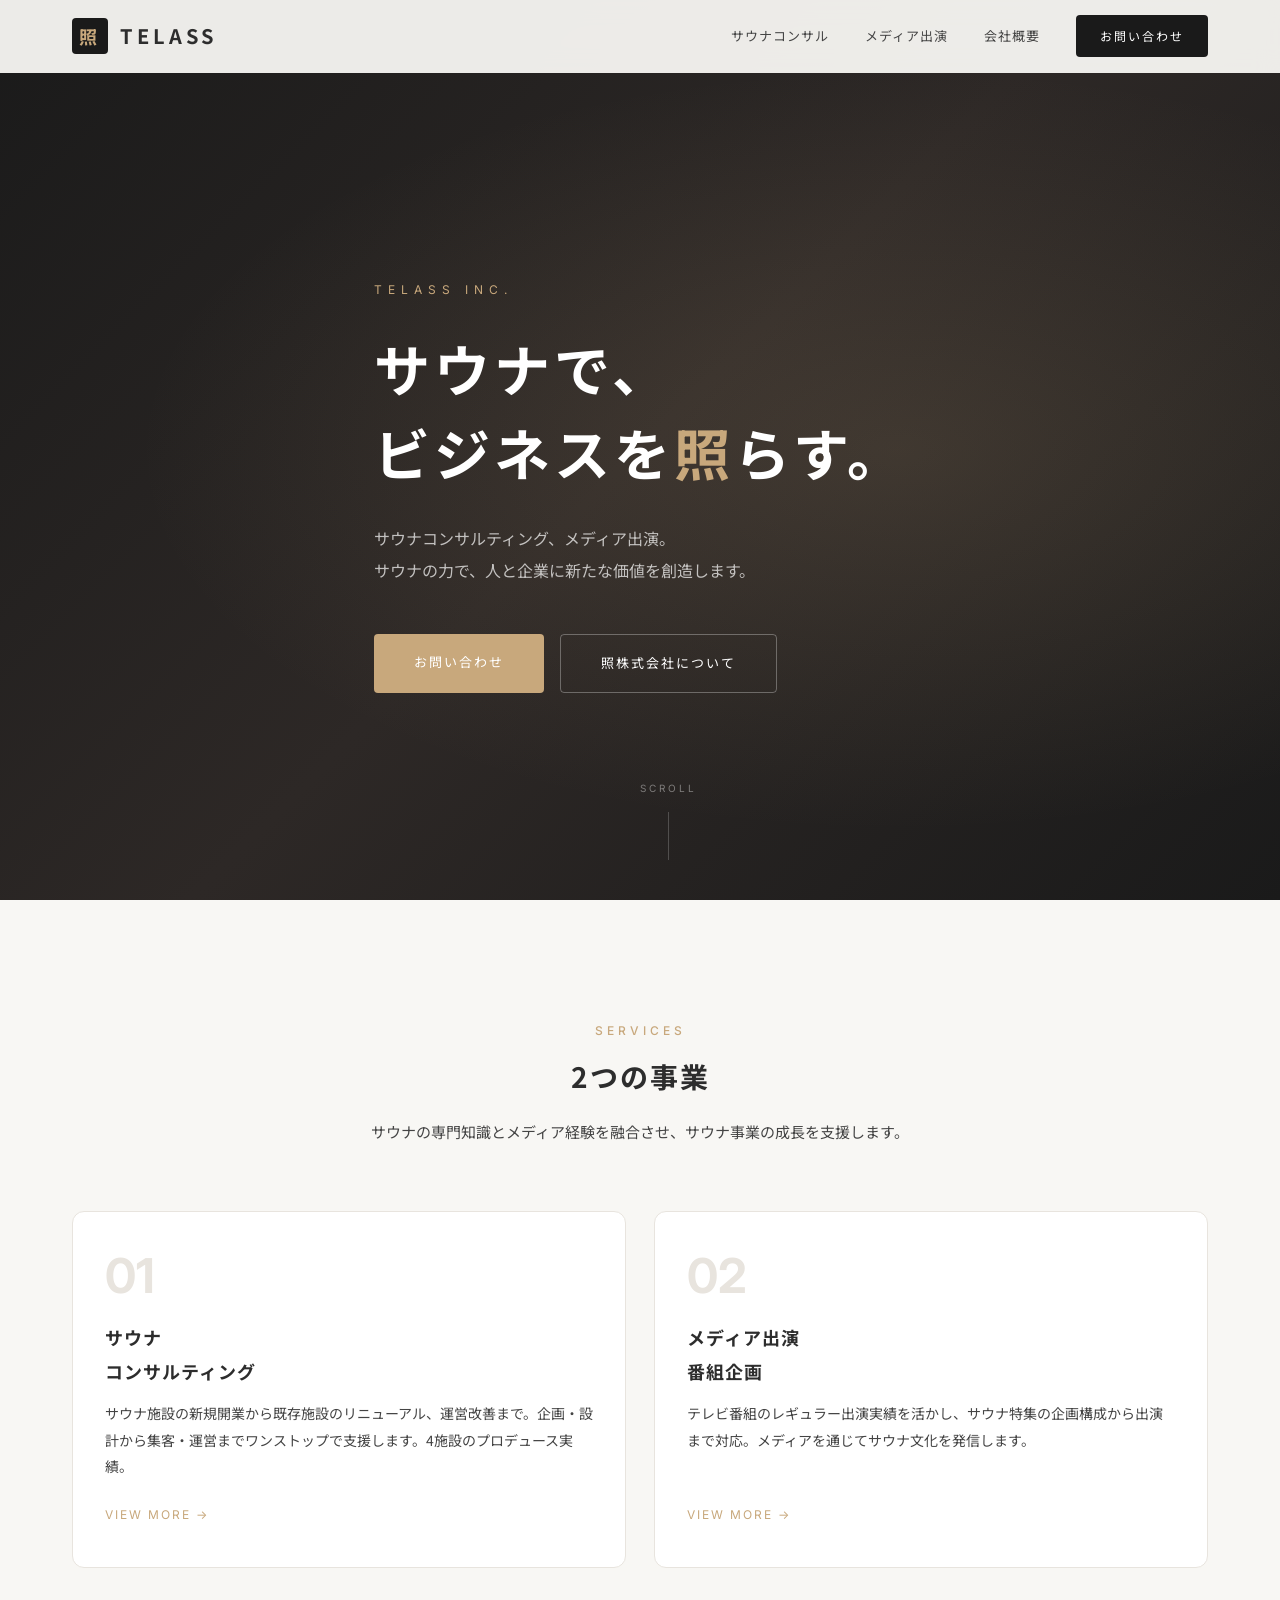
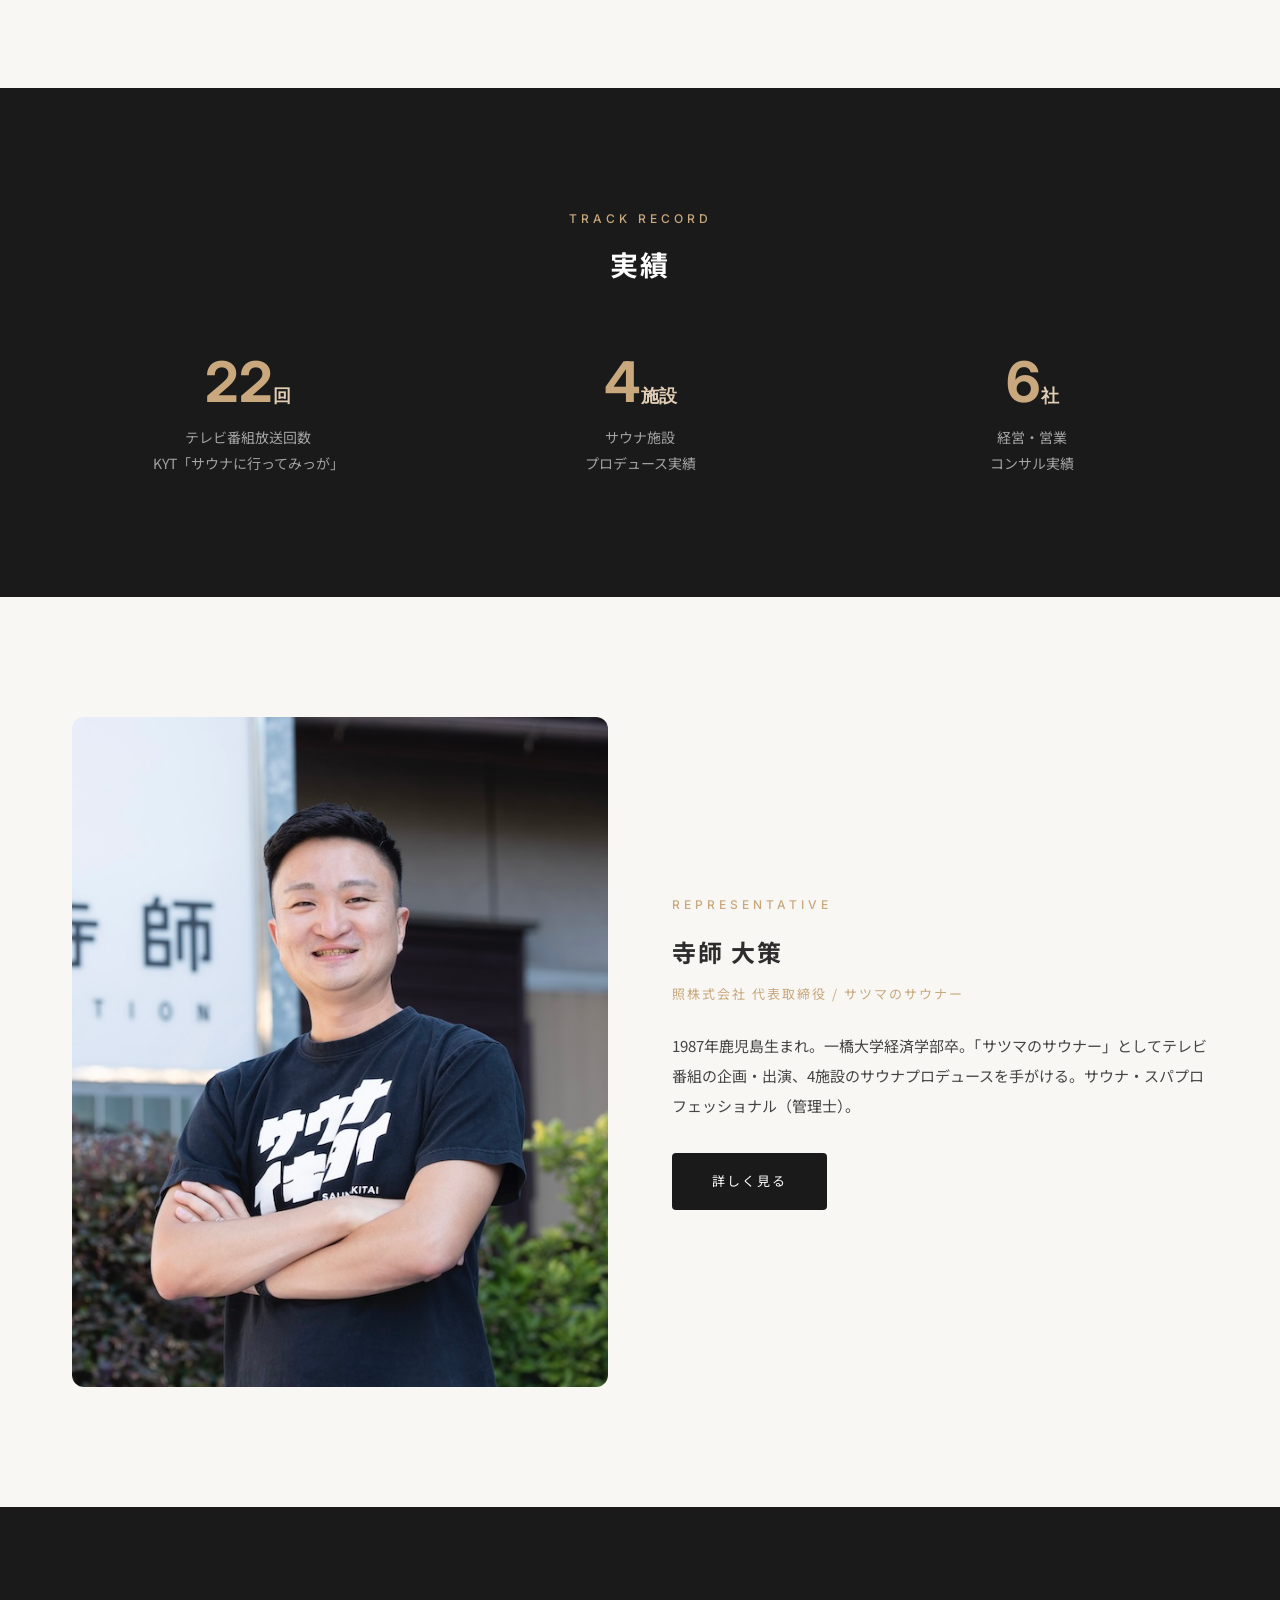
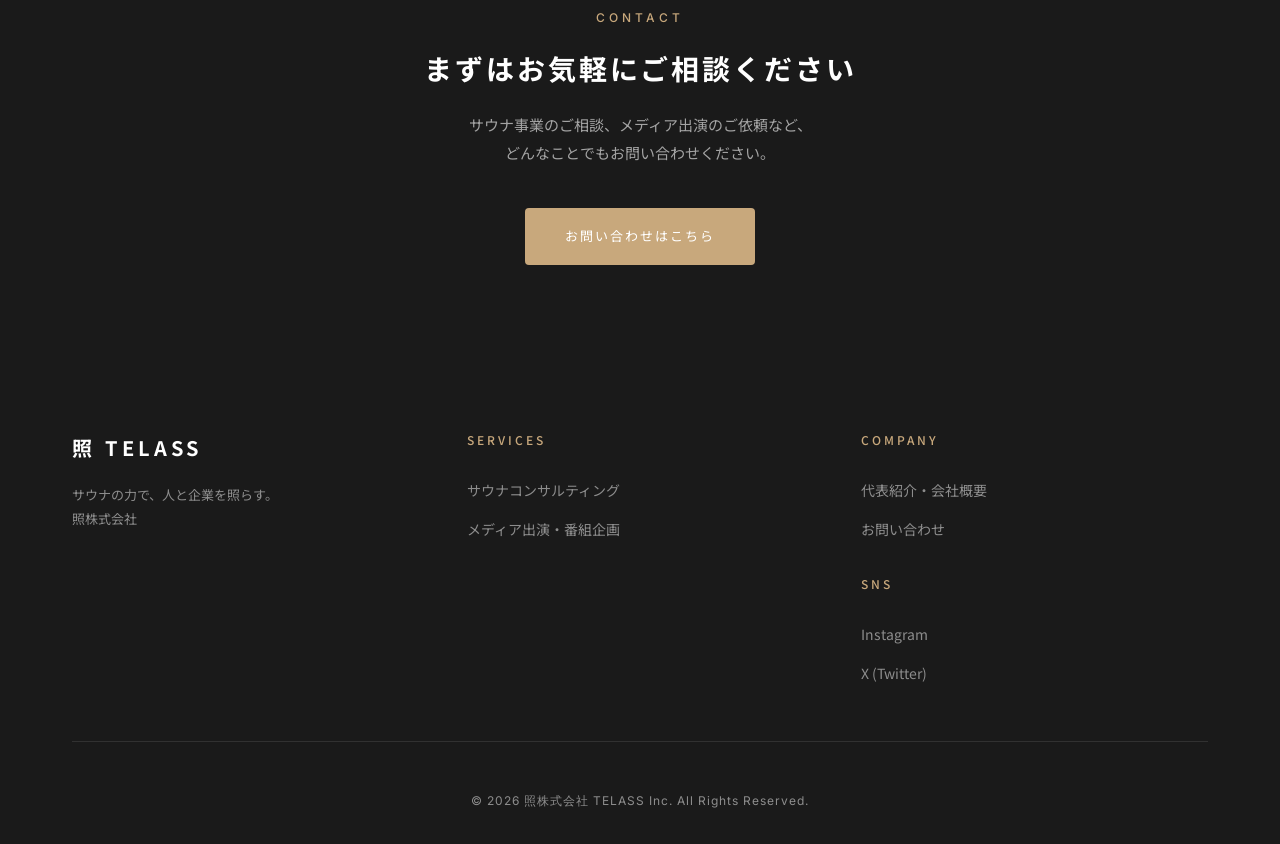
==== index.html @ c7bd0c4b "Add files via upload" ====
<!DOCTYPE html>
<html lang="ja">
<head>
  <meta charset="UTF-8">
  <meta name="viewport" content="width=device-width, initial-scale=1.0">
  <title>照株式会社 | サウナコンサル・メディア出演</title>
  <meta name="description" content="照株式会社は、サウナコンサルティング、サウナ番組の企画・出演を行う企業です。サウナの力で、人と企業を照らします。">
  <link rel="preconnect" href="https://fonts.googleapis.com">
  <link rel="preconnect" href="https://fonts.gstatic.com" crossorigin>
  <link href="https://fonts.googleapis.com/css2?family=Inter:wght@300;400;500;700&family=Noto+Sans+JP:wght@300;400;500;700&display=swap" rel="stylesheet">
  <link rel="stylesheet" href="css/style.css">
</head>
<body>

  <!-- Header -->
  <header class="header" id="header">
    <div class="container header-inner">
      <a href="index.html" class="logo">
        <div class="logo-mark">照</div>
        TELASS
      </a>
      <nav class="nav">
        <a href="sauna-consulting.html">サウナコンサル</a>
        <a href="media.html">メディア出演</a>
        <a href="about.html">会社概要</a>
        <a href="contact.html" class="nav-cta">お問い合わせ</a>
      </nav>
      <button class="hamburger" id="hamburger" aria-label="メニュー">
        <span></span><span></span><span></span>
      </button>
    </div>
  </header>

  <!-- Mobile Nav -->
  <nav class="mobile-nav" id="mobileNav">
    <a href="sauna-consulting.html">サウナコンサルティング</a>
    <a href="media.html">メディア出演・番組企画</a>
    <a href="about.html">代表紹介・会社概要</a>
    <a href="contact.html">お問い合わせ</a>
  </nav>

  <!-- Hero -->
  <section class="hero">
    <div class="hero-bg"></div>
    <div class="container hero-content">
      <div class="hero-label">TELASS Inc.</div>
      <h1>サウナで、<br>ビジネスを<span>照</span>らす。</h1>
      <p class="hero-desc">サウナコンサルティング、メディア出演。<br>サウナの力で、人と企業に新たな価値を創造します。</p>
      <div class="hero-actions">
        <a href="contact.html" class="btn btn-primary">お問い合わせ</a>
        <a href="about.html" class="btn btn-outline">照株式会社について</a>
      </div>
    </div>
    <div class="hero-scroll">
      <span>SCROLL</span>
      <div class="scroll-line"></div>
    </div>
  </section>

  <!-- Services -->
  <section class="section">
    <div class="container">
      <div class="section-header fade-in">
        <div class="section-label">Services</div>
        <h2 class="section-title">2つの事業</h2>
        <p class="section-desc">サウナの専門知識とメディア経験を融合させ、サウナ事業の成長を支援します。</p>
      </div>
      <div class="services-grid" style="grid-template-columns: repeat(2, 1fr);">
        <a href="sauna-consulting.html" class="service-card fade-in">
          <div class="card-num">01</div>
          <h3>サウナ<br>コンサルティング</h3>
          <p>サウナ施設の新規開業から既存施設のリニューアル、運営改善まで。企画・設計から集客・運営までワンストップで支援します。4施設のプロデュース実績。</p>
          <div class="card-link">VIEW MORE →</div>
        </a>
        <a href="media.html" class="service-card fade-in">
          <div class="card-num">02</div>
          <h3>メディア出演<br>番組企画</h3>
          <p>テレビ番組のレギュラー出演実績を活かし、サウナ特集の企画構成から出演まで対応。メディアを通じてサウナ文化を発信します。</p>
          <div class="card-link">VIEW MORE →</div>
        </a>
      </div>
    </div>
  </section>

  <!-- Stats -->
  <section class="section section-dark">
    <div class="container">
      <div class="section-header fade-in">
        <div class="section-label">Track Record</div>
        <h2 class="section-title" style="color: #fff;">実績</h2>
      </div>
      <div class="stats-row fade-in">
        <div class="stat-item">
          <div class="stat-number">22<span class="stat-unit">回</span></div>
          <div class="stat-label">テレビ番組放送回数<br>KYT「サウナに行ってみっが」</div>
        </div>
        <div class="stat-item">
          <div class="stat-number">4<span class="stat-unit">施設</span></div>
          <div class="stat-label">サウナ施設<br>プロデュース実績</div>
        </div>
        <div class="stat-item">
          <div class="stat-number">6<span class="stat-unit">社</span></div>
          <div class="stat-label">経営・営業<br>コンサル実績</div>
        </div>
      </div>
    </div>
  </section>

  <!-- Representative -->
  <section class="section">
    <div class="container">
      <div class="rep-preview fade-in">
        <img src="images/terashi_daisaku.jpg" alt="寺師大策" class="rep-image" style="object-fit: cover;">
        <div class="rep-content">
          <div class="section-label">Representative</div>
          <div class="rep-name">寺師 大策</div>
          <div class="rep-title">照株式会社 代表取締役 / サツマのサウナー</div>
          <p class="rep-message">1987年鹿児島生まれ。一橋大学経済学部卒。「サツマのサウナー」としてテレビ番組の企画・出演、4施設のサウナプロデュースを手がける。サウナ・スパプロフェッショナル（管理士）。</p>
          <a href="about.html" class="btn btn-dark">詳しく見る</a>
        </div>
      </div>
    </div>
  </section>

  <!-- CTA -->
  <section class="cta-section">
    <div class="container fade-in">
      <div class="section-label">Contact</div>
      <h2>まずはお気軽にご相談ください</h2>
      <p>サウナ事業のご相談、メディア出演のご依頼など、<br>どんなことでもお問い合わせください。</p>
      <a href="contact.html" class="btn btn-primary">お問い合わせはこちら</a>
    </div>
  </section>

  <!-- Footer -->
  <footer class="footer">
    <div class="container">
      <div class="footer-inner">
        <div>
          <div class="footer-logo">照 TELASS</div>
          <p class="footer-desc">サウナの力で、人と企業を照らす。<br>照株式会社</p>
        </div>
        <div>
          <h4>SERVICES</h4>
          <div class="footer-links">
            <a href="sauna-consulting.html">サウナコンサルティング</a>
            <a href="media.html">メディア出演・番組企画</a>
          </div>
        </div>
        <div>
          <h4>COMPANY</h4>
          <div class="footer-links">
            <a href="about.html">代表紹介・会社概要</a>
            <a href="contact.html">お問い合わせ</a>
          </div>
          <h4 style="margin-top: 24px;">SNS</h4>
          <div class="footer-links">
            <a href="https://www.instagram.com/daisaku.terashi" target="_blank" rel="noopener noreferrer">Instagram</a>
            <a href="https://x.com/Satsummer099" target="_blank" rel="noopener noreferrer">X (Twitter)</a>
          </div>
        </div>
      </div>
      <div class="footer-bottom">
        &copy; 2026 照株式会社 TELASS Inc. All Rights Reserved.
      </div>
    </div>
  </footer>

  <script src="js/main.js"></script>
</body>
</html>
---- css/style.css ----
/* ============================================
   照株式会社 - TELASS Inc.
   Design: Modern Minimal / Warm Gold × Black × Off-White
   ============================================ */

/* --- Reset & Base --- */
*, *::before, *::after { margin: 0; padding: 0; box-sizing: border-box; }

:root {
  --black: #1a1a1a;
  --dark: #2d2d2d;
  --text: #444;
  --text-light: #777;
  --gold: #c8a87c;
  --gold-light: #e0cdb3;
  --gold-dark: #a88a5c;
  --off-white: #f8f7f4;
  --white: #ffffff;
  --border: #e8e4de;
  --font-ja: 'Noto Sans JP', 'Hiragino Sans', 'Hiragino Kaku Gothic ProN', sans-serif;
  --font-en: 'Inter', 'Helvetica Neue', sans-serif;
  --max-width: 1200px;
  --section-padding: 120px 0;
  --transition: 0.3s cubic-bezier(0.4, 0, 0.2, 1);
}

html { scroll-behavior: smooth; font-size: 16px; }

body {
  font-family: var(--font-ja);
  color: var(--dark);
  background: var(--off-white);
  line-height: 1.9;
  -webkit-font-smoothing: antialiased;
}

a { color: inherit; text-decoration: none; transition: color var(--transition); }
img { max-width: 100%; height: auto; display: block; }
ul { list-style: none; }

.container {
  max-width: var(--max-width);
  margin: 0 auto;
  padding: 0 32px;
}

/* --- Typography --- */
.section-label {
  font-family: var(--font-en);
  font-size: 12px;
  letter-spacing: 4px;
  text-transform: uppercase;
  color: var(--gold);
  margin-bottom: 12px;
  font-weight: 500;
}

.section-title {
  font-size: 28px;
  font-weight: 700;
  letter-spacing: 2px;
  margin-bottom: 20px;
  line-height: 1.5;
}

.section-desc {
  font-size: 15px;
  color: var(--text);
  max-width: 640px;
  line-height: 2;
}

/* --- Header / Navigation --- */
.header {
  position: fixed;
  top: 0;
  left: 0;
  right: 0;
  z-index: 1000;
  background: rgba(248, 247, 244, 0.95);
  backdrop-filter: blur(12px);
  -webkit-backdrop-filter: blur(12px);
  border-bottom: 1px solid transparent;
  transition: border-color var(--transition), background var(--transition);
}

.header.scrolled {
  border-bottom-color: var(--border);
}

.header-inner {
  display: flex;
  align-items: center;
  justify-content: space-between;
  height: 72px;
}

.logo {
  display: flex;
  align-items: center;
  gap: 12px;
  font-weight: 700;
  font-size: 20px;
  letter-spacing: 4px;
}

.logo-mark {
  width: 36px;
  height: 36px;
  background: var(--black);
  border-radius: 4px;
  display: flex;
  align-items: center;
  justify-content: center;
  color: var(--gold);
  font-size: 18px;
  font-weight: 700;
}

.nav { display: flex; align-items: center; gap: 36px; }

.nav a {
  font-size: 13px;
  letter-spacing: 1px;
  color: var(--text);
  position: relative;
  padding: 4px 0;
}

.nav a::after {
  content: '';
  position: absolute;
  bottom: 0;
  left: 0;
  width: 0;
  height: 1px;
  background: var(--gold);
  transition: width var(--transition);
}

.nav a:hover { color: var(--black); }
.nav a:hover::after { width: 100%; }

.nav-cta {
  background: var(--black) !important;
  color: var(--white) !important;
  padding: 10px 24px !important;
  border-radius: 4px;
  font-size: 12px !important;
  letter-spacing: 2px !important;
  transition: background var(--transition) !important;
}

.nav-cta::after { display: none !important; }
.nav-cta:hover { background: var(--gold-dark) !important; }

/* Hamburger */
.hamburger {
  display: none;
  flex-direction: column;
  gap: 5px;
  cursor: pointer;
  padding: 8px;
  background: none;
  border: none;
}

.hamburger span {
  width: 24px;
  height: 2px;
  background: var(--black);
  transition: var(--transition);
}

.hamburger.active span:nth-child(1) { transform: rotate(45deg) translate(5px, 5px); }
.hamburger.active span:nth-child(2) { opacity: 0; }
.hamburger.active span:nth-child(3) { transform: rotate(-45deg) translate(5px, -5px); }

/* Mobile nav */
.mobile-nav {
  display: none;
  position: fixed;
  top: 72px;
  left: 0;
  right: 0;
  bottom: 0;
  background: var(--off-white);
  padding: 40px 32px;
  z-index: 999;
}

.mobile-nav.active { display: flex; flex-direction: column; gap: 0; }

.mobile-nav a {
  font-size: 16px;
  padding: 16px 0;
  border-bottom: 1px solid var(--border);
  display: block;
}

/* --- Hero --- */
.hero {
  min-height: 100vh;
  display: flex;
  align-items: center;
  position: relative;
  overflow: hidden;
  background: var(--black);
  color: var(--white);
}

.hero-bg {
  position: absolute;
  inset: 0;
  background: linear-gradient(135deg, #1a1a1a 0%, #2d2826 50%, #1a1a1a 100%);
  opacity: 1;
}

.hero-bg::after {
  content: '';
  position: absolute;
  inset: 0;
  background: radial-gradient(ellipse at 70% 50%, rgba(200, 168, 124, 0.15) 0%, transparent 60%);
}

.hero-content {
  position: relative;
  z-index: 2;
  padding-top: 72px;
}

.hero-label {
  font-family: var(--font-en);
  font-size: 12px;
  letter-spacing: 6px;
  text-transform: uppercase;
  color: var(--gold);
  margin-bottom: 24px;
  opacity: 0;
  animation: fadeUp 0.8s 0.3s forwards;
}

.hero h1 {
  font-size: clamp(32px, 5vw, 56px);
  font-weight: 700;
  letter-spacing: 4px;
  line-height: 1.5;
  margin-bottom: 28px;
  opacity: 0;
  animation: fadeUp 0.8s 0.5s forwards;
}

.hero h1 span {
  color: var(--gold);
}

.hero-desc {
  font-size: 16px;
  color: rgba(255,255,255,0.7);
  line-height: 2;
  max-width: 520px;
  margin-bottom: 48px;
  opacity: 0;
  animation: fadeUp 0.8s 0.7s forwards;
}

.hero-actions {
  display: flex;
  gap: 16px;
  opacity: 0;
  animation: fadeUp 0.8s 0.9s forwards;
}

.hero-scroll {
  position: absolute;
  bottom: 40px;
  left: 50%;
  transform: translateX(-50%);
  text-align: center;
  opacity: 0;
  animation: fadeUp 0.8s 1.2s forwards;
}

.hero-scroll span {
  font-family: var(--font-en);
  font-size: 10px;
  letter-spacing: 3px;
  color: rgba(255,255,255,0.4);
}

.hero-scroll .scroll-line {
  width: 1px;
  height: 48px;
  background: rgba(255,255,255,0.2);
  margin: 12px auto 0;
  position: relative;
  overflow: hidden;
}

.hero-scroll .scroll-line::after {
  content: '';
  position: absolute;
  top: -100%;
  left: 0;
  width: 100%;
  height: 100%;
  background: var(--gold);
  animation: scrollDown 2s infinite;
}

/* --- Buttons --- */
.btn {
  display: inline-block;
  padding: 16px 40px;
  font-size: 13px;
  letter-spacing: 2px;
  border-radius: 4px;
  transition: all var(--transition);
  cursor: pointer;
  border: none;
  font-family: var(--font-ja);
}

.btn-primary {
  background: var(--gold);
  color: var(--white);
}
.btn-primary:hover { background: var(--gold-dark); }

.btn-outline {
  background: transparent;
  border: 1px solid rgba(255,255,255,0.3);
  color: var(--white);
}
.btn-outline:hover { border-color: var(--gold); color: var(--gold); }

.btn-dark {
  background: var(--black);
  color: var(--white);
}
.btn-dark:hover { background: #333; }

/* --- Section --- */
.section { padding: var(--section-padding); }
.section-light { background: var(--white); }
.section-dark { background: var(--black); color: var(--white); }

.section-header {
  text-align: center;
  margin-bottom: 64px;
}

.section-header .section-desc {
  margin: 0 auto;
}

/* --- Services Cards (Top Page) --- */
.services-grid {
  display: grid;
  grid-template-columns: repeat(3, 1fr);
  gap: 28px;
}

.service-card {
  background: var(--white);
  border: 1px solid var(--border);
  border-radius: 12px;
  padding: 40px 32px;
  transition: all var(--transition);
  display: flex;
  flex-direction: column;
}

.service-card:hover {
  transform: translateY(-4px);
  box-shadow: 0 12px 40px rgba(0,0,0,0.06);
  border-color: var(--gold-light);
}

.service-card .card-num {
  font-family: var(--font-en);
  font-size: 48px;
  font-weight: 700;
  color: var(--border);
  line-height: 1;
  margin-bottom: 20px;
}

.service-card h3 {
  font-size: 18px;
  font-weight: 700;
  margin-bottom: 12px;
  letter-spacing: 1px;
}

.service-card p {
  font-size: 14px;
  color: var(--text);
  line-height: 1.9;
  flex: 1;
}

.service-card .card-link {
  margin-top: 24px;
  font-family: var(--font-en);
  font-size: 12px;
  letter-spacing: 2px;
  color: var(--gold);
  display: flex;
  align-items: center;
  gap: 8px;
  transition: gap var(--transition);
}

.service-card:hover .card-link { gap: 14px; }

/* --- Stats / Highlights --- */
.stats-row {
  display: grid;
  grid-template-columns: repeat(3, 1fr);
  gap: 40px;
  text-align: center;
}

.stat-item .stat-number {
  font-family: var(--font-en);
  font-size: 56px;
  font-weight: 700;
  color: var(--gold);
  line-height: 1.2;
}

.stat-item .stat-unit {
  font-size: 18px;
  color: var(--gold-light);
}

.stat-item .stat-label {
  font-size: 14px;
  color: rgba(255,255,255,0.6);
  margin-top: 8px;
}

/* --- Representative Preview --- */
.rep-preview {
  display: grid;
  grid-template-columns: 1fr 1fr;
  gap: 64px;
  align-items: center;
}

.rep-image {
  aspect-ratio: 4/5;
  background: linear-gradient(135deg, #e8e4de 0%, #d4cec4 100%);
  border-radius: 12px;
  display: flex;
  align-items: center;
  justify-content: center;
  color: var(--text-light);
  font-size: 14px;
}

.rep-content .rep-name {
  font-size: 24px;
  font-weight: 700;
  margin-bottom: 8px;
  letter-spacing: 2px;
}

.rep-content .rep-title {
  font-size: 13px;
  color: var(--gold);
  letter-spacing: 2px;
  margin-bottom: 24px;
}

.rep-content .rep-message {
  font-size: 15px;
  color: var(--text);
  line-height: 2;
  margin-bottom: 32px;
}

/* --- CTA Section --- */
.cta-section {
  padding: 100px 0;
  text-align: center;
  background: var(--black);
  color: var(--white);
}

.cta-section h2 {
  font-size: 28px;
  letter-spacing: 3px;
  margin-bottom: 16px;
}

.cta-section p {
  color: rgba(255,255,255,0.6);
  font-size: 15px;
  margin-bottom: 40px;
}

/* --- Footer --- */
.footer {
  background: var(--black);
  color: rgba(255,255,255,0.5);
  padding: 64px 0 32px;
}

.footer-inner {
  display: grid;
  grid-template-columns: 1fr 1fr 1fr;
  gap: 48px;
  margin-bottom: 48px;
  padding-bottom: 48px;
  border-bottom: 1px solid rgba(255,255,255,0.1);
}

.footer-logo {
  font-size: 20px;
  font-weight: 700;
  letter-spacing: 4px;
  color: var(--white);
  margin-bottom: 16px;
}

.footer-desc { font-size: 13px; line-height: 1.9; }

.footer h4 {
  font-size: 12px;
  letter-spacing: 3px;
  color: var(--gold);
  margin-bottom: 20px;
  font-weight: 500;
}

.footer-links a {
  display: block;
  font-size: 14px;
  padding: 6px 0;
  transition: color var(--transition);
}

.footer-links a:hover { color: var(--gold); }

.footer-bottom {
  text-align: center;
  font-size: 12px;
  font-family: var(--font-en);
  letter-spacing: 1px;
}

/* --- Page Hero (Sub pages) --- */
.page-hero {
  padding: 180px 0 80px;
  background: var(--black);
  color: var(--white);
  position: relative;
}

.page-hero::after {
  content: '';
  position: absolute;
  inset: 0;
  background: radial-gradient(ellipse at 80% 30%, rgba(200, 168, 124, 0.1) 0%, transparent 60%);
}

.page-hero .container { position: relative; z-index: 2; }

.page-hero .section-label { margin-bottom: 16px; }

.page-hero h1 {
  font-size: clamp(28px, 4vw, 44px);
  font-weight: 700;
  letter-spacing: 3px;
  margin-bottom: 16px;
  line-height: 1.5;
}

.page-hero p {
  font-size: 15px;
  color: rgba(255,255,255,0.6);
  max-width: 560px;
  line-height: 2;
}

/* --- Content Blocks (Service Pages) --- */
.content-block {
  display: grid;
  grid-template-columns: 1fr 1fr;
  gap: 64px;
  align-items: center;
}

.content-block.reverse { direction: rtl; }
.content-block.reverse > * { direction: ltr; }

.content-image {
  aspect-ratio: 16/10;
  background: linear-gradient(135deg, #e8e4de 0%, #d4cec4 100%);
  border-radius: 12px;
  display: flex;
  align-items: center;
  justify-content: center;
  color: var(--text-light);
  font-size: 14px;
  letter-spacing: 1px;
}

.content-text h3 {
  font-size: 22px;
  font-weight: 700;
  letter-spacing: 1px;
  margin-bottom: 16px;
}

.content-text p {
  font-size: 15px;
  color: var(--text);
  line-height: 2;
  margin-bottom: 16px;
}

/* --- Service List --- */
.service-list {
  display: grid;
  grid-template-columns: repeat(2, 1fr);
  gap: 20px;
  margin-top: 32px;
}

.service-list-item {
  background: var(--white);
  border: 1px solid var(--border);
  border-radius: 8px;
  padding: 28px;
  transition: all var(--transition);
}

.service-list-item:hover {
  border-color: var(--gold-light);
  box-shadow: 0 4px 16px rgba(0,0,0,0.04);
}

.service-list-item h4 {
  font-size: 16px;
  font-weight: 600;
  margin-bottom: 8px;
}

.service-list-item p {
  font-size: 14px;
  color: var(--text);
  line-height: 1.8;
}

/* --- Flow / Steps --- */
.flow-section { margin-top: 48px; }

.flow-grid {
  display: grid;
  grid-template-columns: repeat(4, 1fr);
  gap: 24px;
}

.flow-item {
  text-align: center;
  position: relative;
}

.flow-item::after {
  content: '';
  position: absolute;
  top: 28px;
  right: -12px;
  width: 24px;
  height: 1px;
  background: var(--border);
}

.flow-item:last-child::after { display: none; }

.flow-num {
  width: 56px;
  height: 56px;
  border-radius: 50%;
  background: var(--black);
  color: var(--gold);
  display: flex;
  align-items: center;
  justify-content: center;
  margin: 0 auto 16px;
  font-family: var(--font-en);
  font-size: 18px;
  font-weight: 700;
}

.flow-item h4 {
  font-size: 15px;
  font-weight: 600;
  margin-bottom: 8px;
}

.flow-item p {
  font-size: 13px;
  color: var(--text-light);
  line-height: 1.8;
}

/* --- Case Study --- */
.case-card {
  background: var(--white);
  border: 1px solid var(--border);
  border-radius: 12px;
  overflow: hidden;
}

.case-image {
  aspect-ratio: 16/9;
  background: linear-gradient(135deg, #3a3530 0%, #2d2826 100%);
  display: flex;
  align-items: center;
  justify-content: center;
  color: rgba(255,255,255,0.5);
  font-size: 14px;
}

.case-body { padding: 36px; }

.case-body .case-tag {
  font-size: 11px;
  letter-spacing: 2px;
  color: var(--gold);
  margin-bottom: 12px;
  font-weight: 500;
}

.case-body h3 {
  font-size: 20px;
  font-weight: 700;
  margin-bottom: 16px;
}

.case-body p {
  font-size: 14px;
  color: var(--text);
  line-height: 2;
}

/* --- Media Gallery --- */
.media-grid {
  display: grid;
  grid-template-columns: repeat(3, 1fr);
  gap: 20px;
}

.media-item {
  aspect-ratio: 16/9;
  background: linear-gradient(135deg, #e8e4de 0%, #d4cec4 100%);
  border-radius: 8px;
  display: flex;
  align-items: center;
  justify-content: center;
  color: var(--text-light);
  font-size: 13px;
  transition: all var(--transition);
}

.media-item:hover { transform: scale(1.02); }

/* --- About / Profile --- */
.profile-section {
  display: grid;
  grid-template-columns: 360px 1fr;
  gap: 64px;
  align-items: start;
}

.profile-photo {
  aspect-ratio: 3/4;
  background: linear-gradient(135deg, #e8e4de 0%, #d4cec4 100%);
  border-radius: 12px;
  display: flex;
  align-items: center;
  justify-content: center;
  color: var(--text-light);
  font-size: 14px;
  position: sticky;
  top: 104px;
}

.profile-info h2 {
  font-size: 32px;
  font-weight: 700;
  letter-spacing: 3px;
  margin-bottom: 8px;
}

.profile-info .profile-role {
  font-size: 14px;
  color: var(--gold);
  letter-spacing: 2px;
  margin-bottom: 32px;
}

.profile-info .profile-message {
  font-size: 15px;
  color: var(--text);
  line-height: 2.2;
  margin-bottom: 40px;
}

.profile-info .profile-message p { margin-bottom: 20px; }

/* --- Company Info Table --- */
.company-table {
  width: 100%;
  border-collapse: collapse;
}

.company-table tr { border-bottom: 1px solid var(--border); }

.company-table th {
  font-size: 14px;
  font-weight: 600;
  text-align: left;
  padding: 20px 24px 20px 0;
  width: 140px;
  vertical-align: top;
  white-space: nowrap;
}

.company-table td {
  font-size: 14px;
  color: var(--text);
  padding: 20px 0;
  line-height: 1.8;
}

/* --- Video Cards --- */
.video-card {
  background: var(--white);
  border: 1px solid var(--border);
  border-radius: 8px;
  overflow: hidden;
  transition: all var(--transition);
}

.video-card:hover {
  box-shadow: 0 4px 16px rgba(0,0,0,0.06);
  border-color: var(--gold-light);
}

.video-wrapper {
  position: relative;
  padding-bottom: 56.25%; /* 16:9 */
  height: 0;
  overflow: hidden;
}

.video-wrapper iframe {
  position: absolute;
  top: 0;
  left: 0;
  width: 100%;
  height: 100%;
}

.video-title {
  padding: 14px 16px;
  font-size: 13px;
  font-weight: 500;
  color: var(--dark);
  line-height: 1.6;
}

/* --- Contact Page --- */
.contact-grid {
  display: grid;
  grid-template-columns: 1fr 1fr;
  gap: 64px;
}

.contact-form label {
  display: block;
  font-size: 13px;
  font-weight: 600;
  letter-spacing: 1px;
  margin-bottom: 8px;
  margin-top: 24px;
}

.contact-form label:first-child { margin-top: 0; }

.contact-form input,
.contact-form select,
.contact-form textarea {
  width: 100%;
  padding: 14px 16px;
  border: 1px solid var(--border);
  border-radius: 6px;
  font-size: 15px;
  font-family: var(--font-ja);
  background: var(--white);
  transition: border-color var(--transition);
  outline: none;
}

.contact-form input:focus,
.contact-form select:focus,
.contact-form textarea:focus {
  border-color: var(--gold);
}

.contact-form textarea { min-height: 160px; resize: vertical; }

.contact-form button {
  margin-top: 32px;
  width: 100%;
}

.contact-info-block {
  margin-bottom: 36px;
}

.contact-info-block h4 {
  font-size: 13px;
  letter-spacing: 2px;
  color: var(--gold);
  margin-bottom: 12px;
  font-weight: 500;
}

.contact-info-block p {
  font-size: 15px;
  color: var(--text);
  line-height: 2;
}

.faq-item {
  border-bottom: 1px solid var(--border);
  padding: 24px 0;
}

.faq-item:first-child { padding-top: 0; }

.faq-item h4 {
  font-size: 15px;
  font-weight: 600;
  margin-bottom: 8px;
  color: var(--dark);
}

.faq-item p {
  font-size: 14px;
  color: var(--text);
  line-height: 1.9;
}

/* --- Image overrides (when using <img> instead of placeholder divs) --- */
img.content-image,
img.case-image,
img.rep-image,
img.profile-photo,
img.media-item {
  width: 100%;
  height: 100%;
  object-fit: cover;
  border-radius: 12px;
}

img.content-image { aspect-ratio: 16/10; }
img.case-image { aspect-ratio: 16/9; border-radius: 12px 12px 0 0; }
img.rep-image { aspect-ratio: 4/5; }
img.profile-photo { aspect-ratio: 3/4; position: sticky; top: 104px; }
img.media-item { aspect-ratio: 16/9; border-radius: 8px; transition: all var(--transition); }
img.media-item:hover { transform: scale(1.02); }

/* --- Animations --- */
@keyframes fadeUp {
  from { opacity: 0; transform: translateY(24px); }
  to { opacity: 1; transform: translateY(0); }
}

@keyframes scrollDown {
  0% { top: -100%; }
  100% { top: 100%; }
}

.fade-in {
  opacity: 0;
  transform: translateY(20px);
  transition: opacity 0.6s, transform 0.6s;
}

.fade-in.visible {
  opacity: 1;
  transform: translateY(0);
}

/* --- Responsive --- */
@media (max-width: 1024px) {
  .services-grid { grid-template-columns: 1fr; gap: 20px; }
  .stats-row { grid-template-columns: repeat(3, 1fr); gap: 24px; }
  .content-block { grid-template-columns: 1fr; gap: 40px; }
  .content-block.reverse { direction: ltr; }
  .flow-grid { grid-template-columns: repeat(2, 1fr); }
  .flow-item::after { display: none; }
  .profile-section { grid-template-columns: 1fr; }
  .profile-photo { max-width: 320px; position: static; }
  .footer-inner { grid-template-columns: 1fr; gap: 32px; }
  .contact-grid { grid-template-columns: 1fr; }
  .rep-preview { grid-template-columns: 1fr; gap: 40px; }
  .rep-image { max-width: 360px; }
}

@media (max-width: 768px) {
  :root { --section-padding: 80px 0; }
  .nav { display: none; }
  .hamburger { display: flex; }
  .section-title { font-size: 24px; }
  .stats-row { grid-template-columns: 1fr; gap: 32px; }
  .stat-item .stat-number { font-size: 44px; }
  .service-list { grid-template-columns: 1fr; }
  .media-grid { grid-template-columns: 1fr 1fr; }
  .flow-grid { grid-template-columns: 1fr; }
  .hero h1 { letter-spacing: 2px; }
  .container { padding: 0 20px; }
  .page-hero { padding: 140px 0 60px; }
}
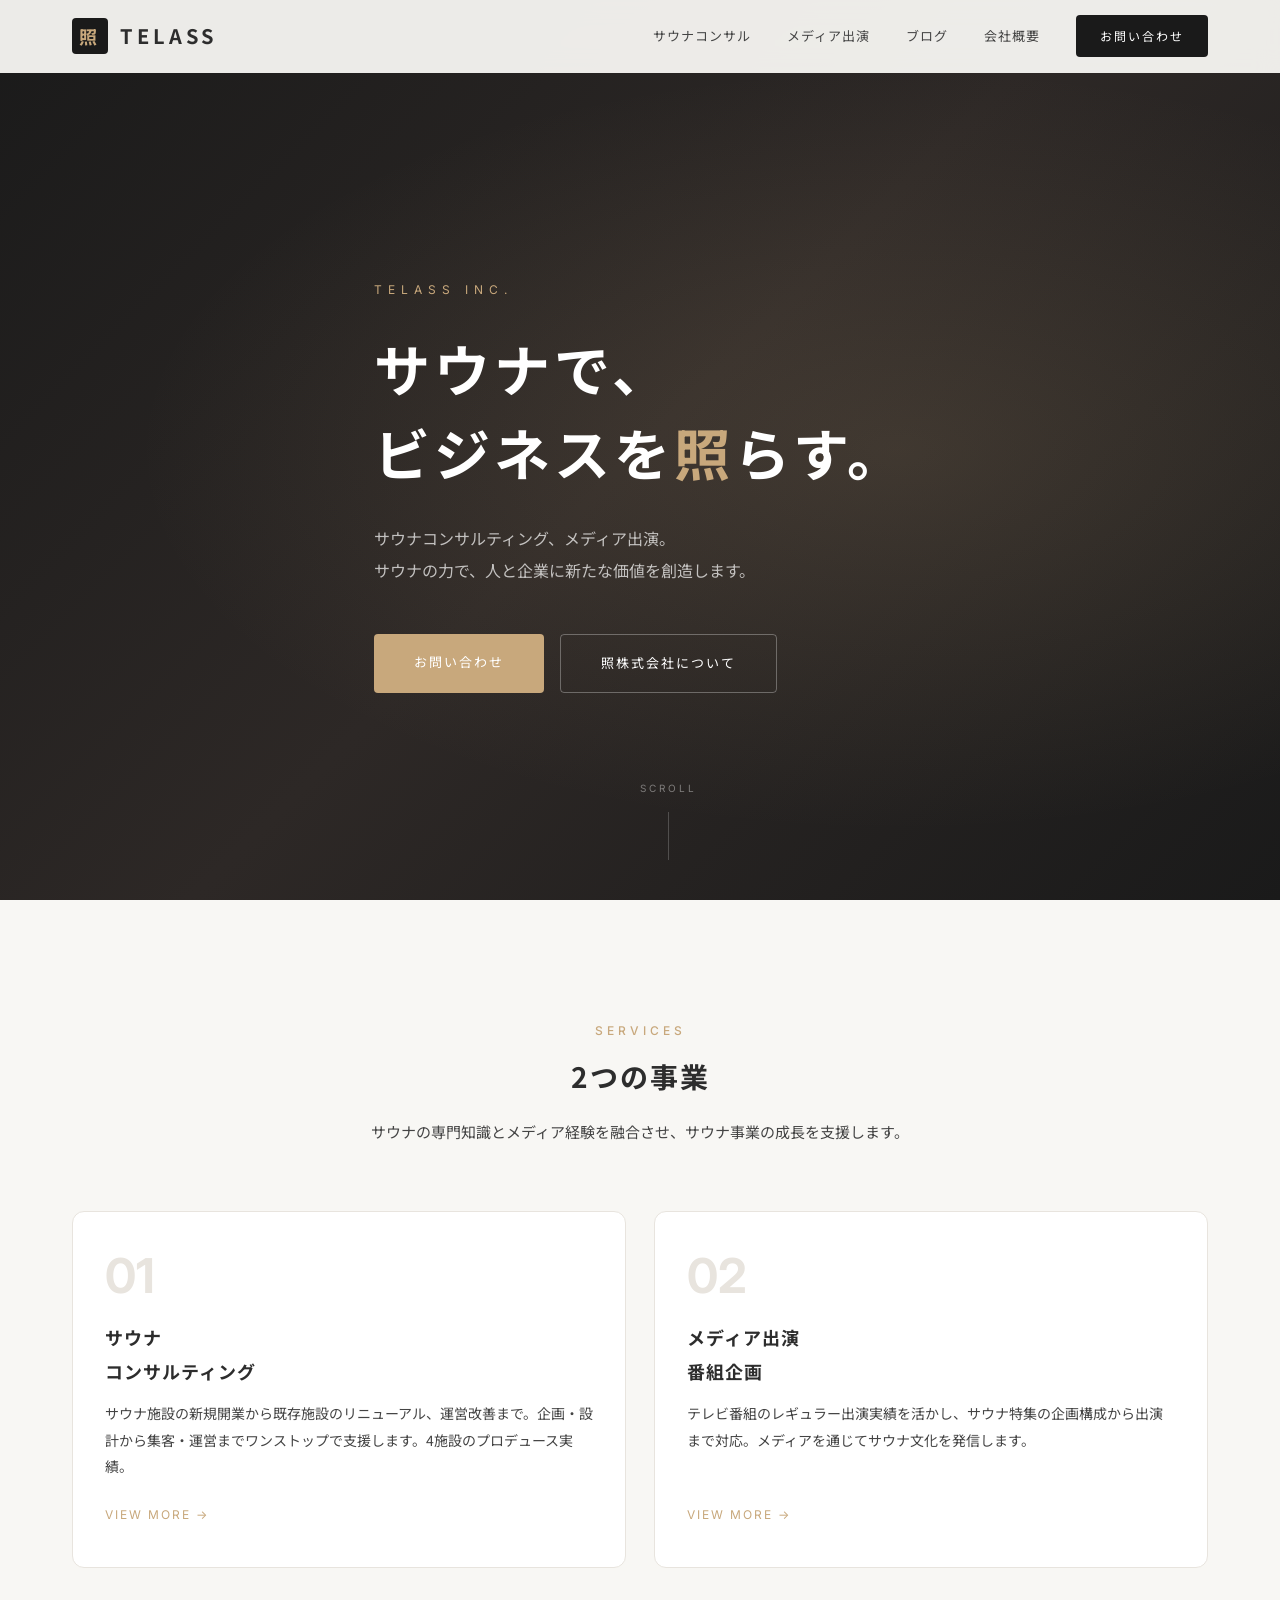
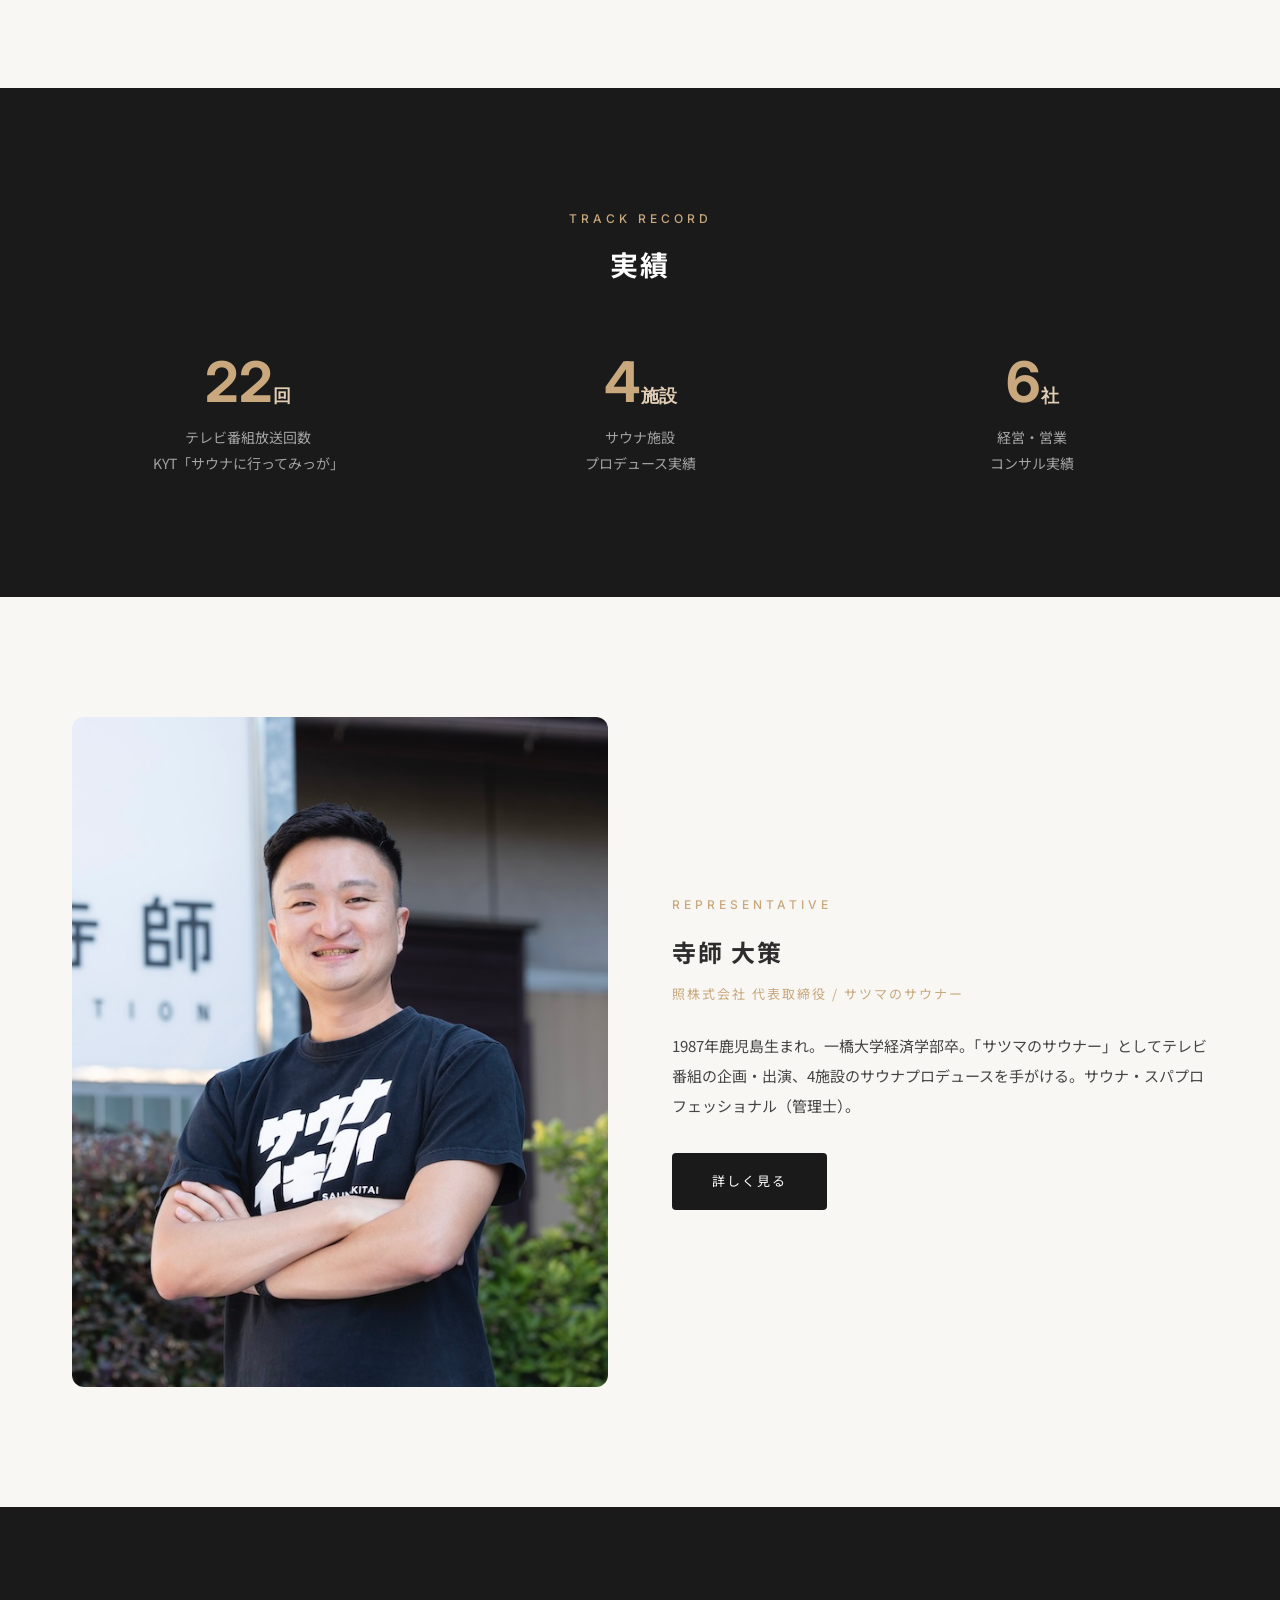
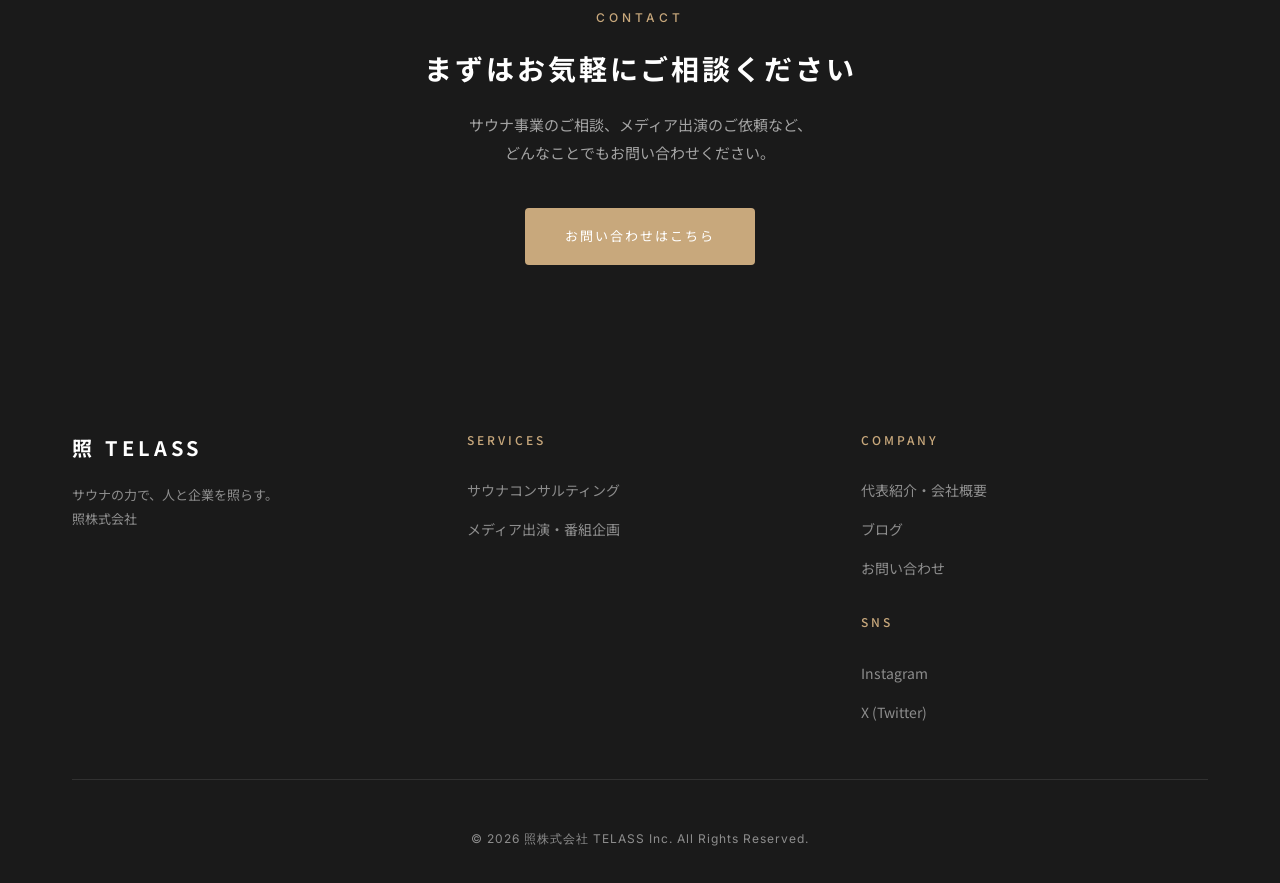
==== commit 20e57452: "Add files via upload" ====
--- a/index.html
+++ b/index.html
@@ -22,6 +22,7 @@
       <nav class="nav">
         <a href="sauna-consulting.html">サウナコンサル</a>
         <a href="media.html">メディア出演</a>
+        <a href="blog.html">ブログ</a>
         <a href="about.html">会社概要</a>
         <a href="contact.html" class="nav-cta">お問い合わせ</a>
       </nav>
@@ -35,6 +36,7 @@
   <nav class="mobile-nav" id="mobileNav">
     <a href="sauna-consulting.html">サウナコンサルティング</a>
     <a href="media.html">メディア出演・番組企画</a>
+    <a href="blog.html">ブログ</a>
     <a href="about.html">代表紹介・会社概要</a>
     <a href="contact.html">お問い合わせ</a>
   </nav>
@@ -151,6 +153,7 @@
           <h4>COMPANY</h4>
           <div class="footer-links">
             <a href="about.html">代表紹介・会社概要</a>
+            <a href="blog.html">ブログ</a>
             <a href="contact.html">お問い合わせ</a>
           </div>
           <h4 style="margin-top: 24px;">SNS</h4>
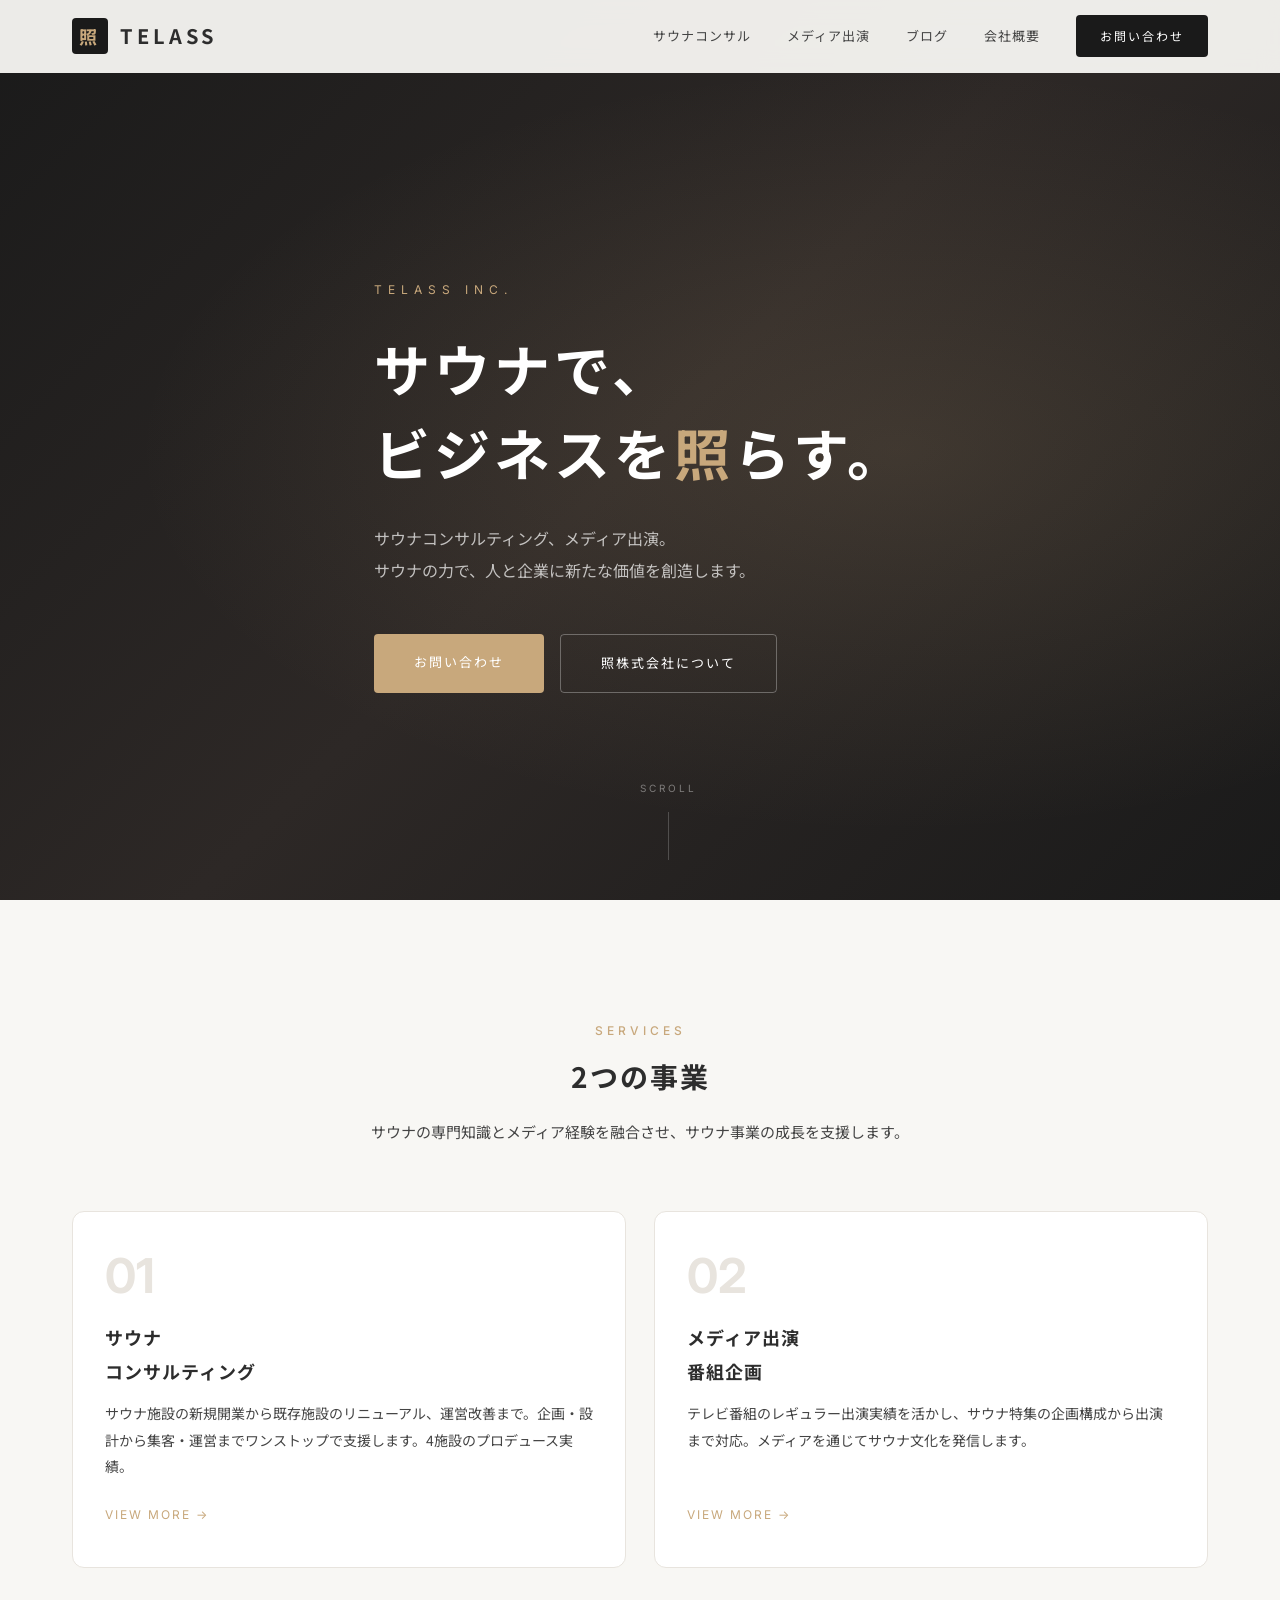
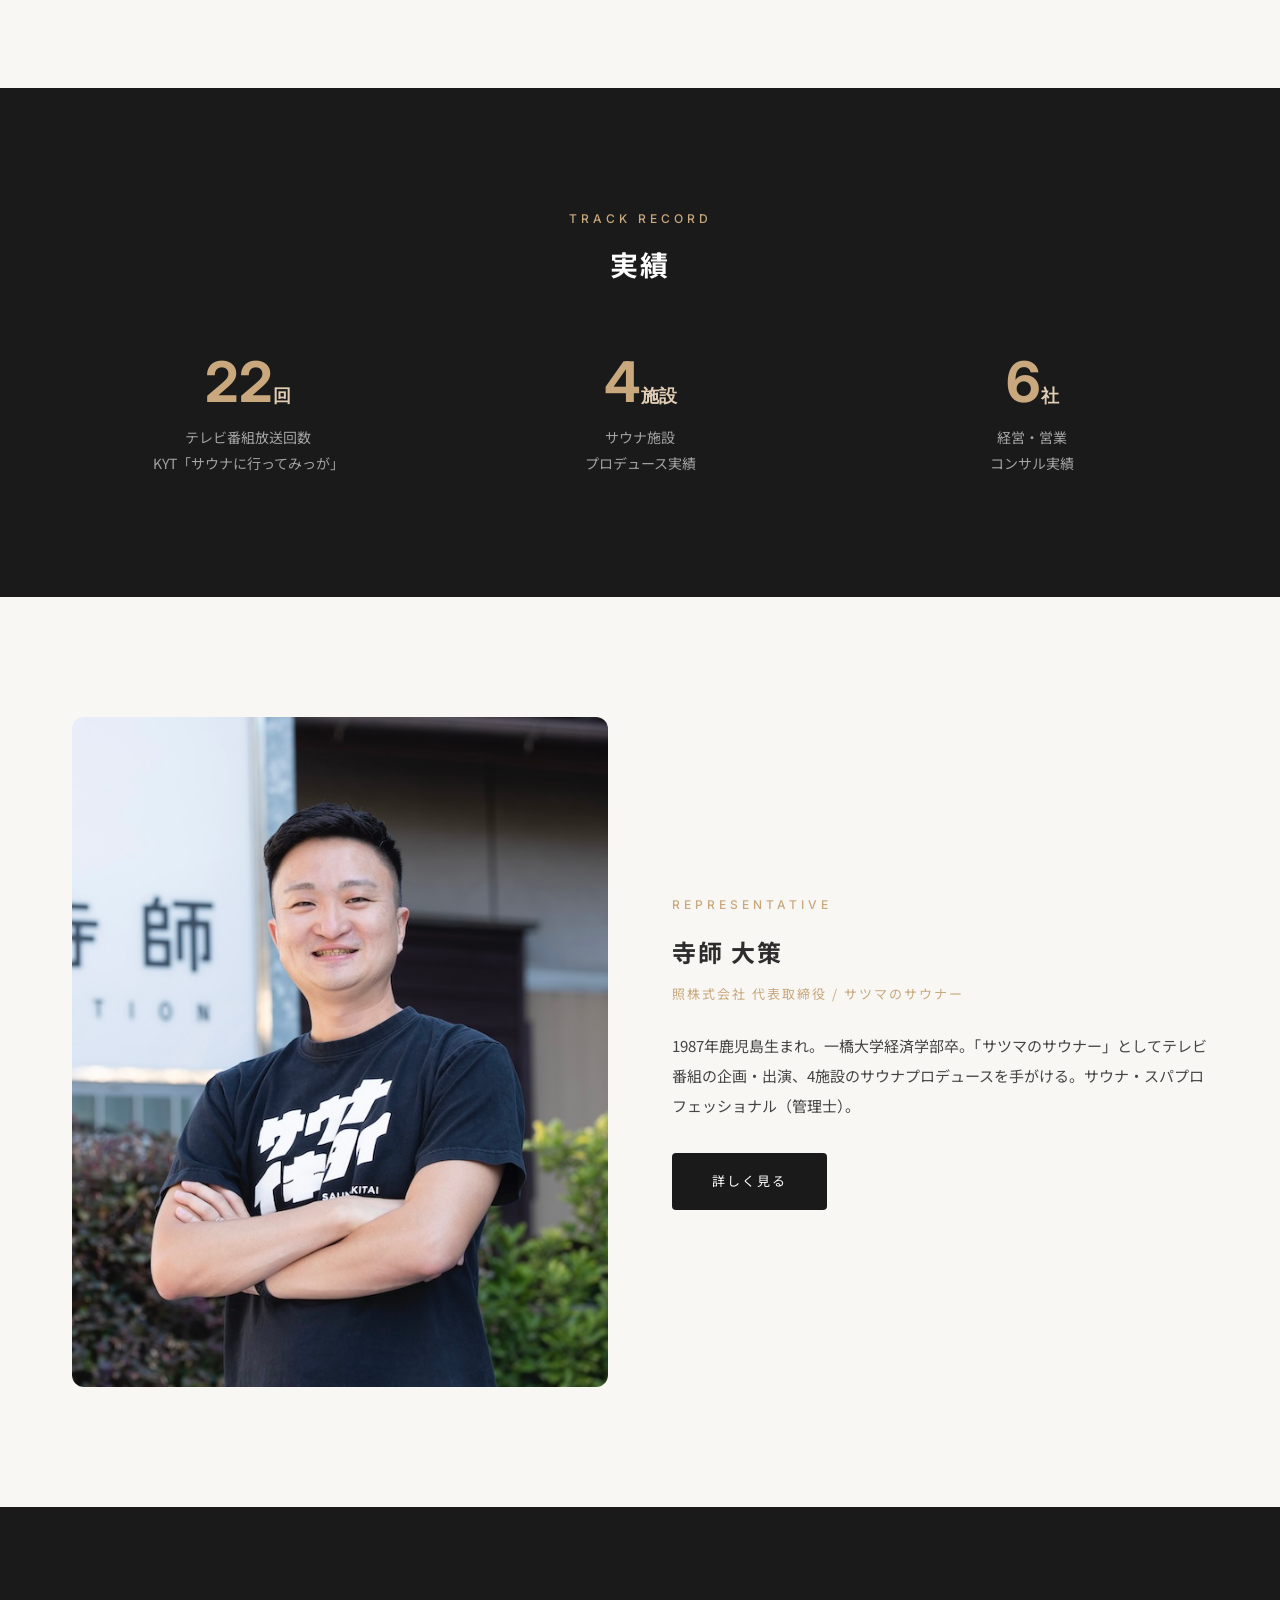
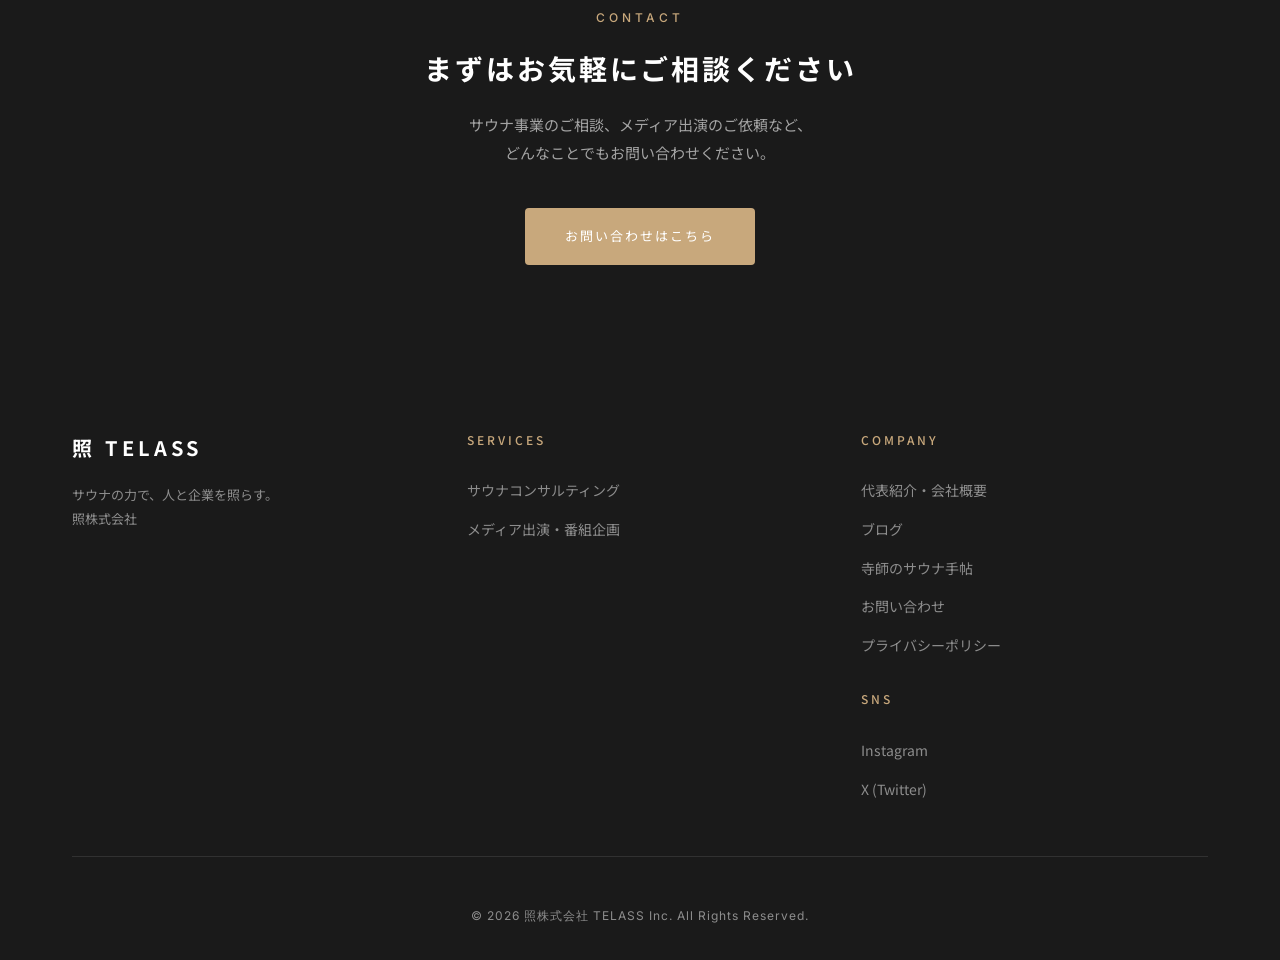
==== commit c69ffb91: "Add files via upload" ====
--- a/index.html
+++ b/index.html
@@ -154,7 +154,9 @@
           <div class="footer-links">
             <a href="about.html">代表紹介・会社概要</a>
             <a href="blog.html">ブログ</a>
+            <a href="https://blog.telass.jp/">寺師のサウナ手帖</a>
             <a href="contact.html">お問い合わせ</a>
+            <a href="privacy.html">プライバシーポリシー</a>
           </div>
           <h4 style="margin-top: 24px;">SNS</h4>
           <div class="footer-links">
